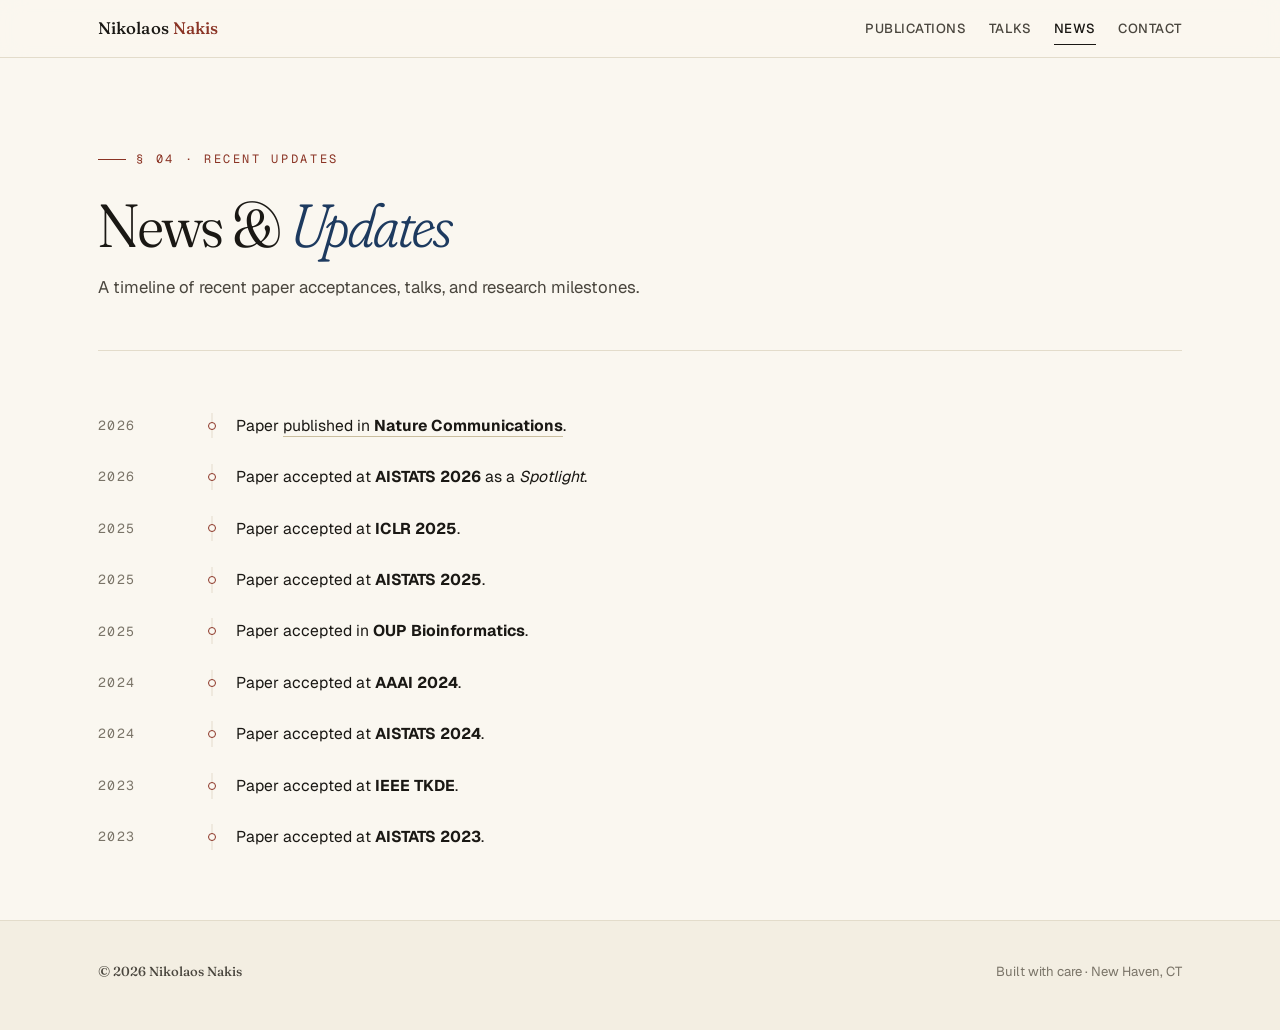
==== news/index.html @ 8c28fa92 "Add files via upload" ====
<!DOCTYPE html>
<html lang="en">
<head>
    <meta charset="UTF-8">
    <meta name="viewport" content="width=device-width, initial-scale=1.0">
    <title>News — Nikolaos Nakis</title>
    <meta name="description" content="Recent news and announcements from Nikolaos Nakis, including paper acceptances and research highlights.">
    <link rel="stylesheet" href="../style.css">
</head>
<body>

<!-- TOP BAR -->
<div class="topbar">
  <div class="topbar-inner">
    <a class="brand" href="../" aria-label="Home">Nikolaos <span>Nakis</span></a>
    <nav class="topnav" aria-label="Primary">
      <a href="../publications/">Publications</a>
      <a href="../talks/">Talks</a>
      <a href="../news/" aria-current="page">News</a>
      <a href="../contact/">Contact</a>
    </nav>
  </div>
</div>

<main class="shell">

  <section class="page-head">
    <p class="eyebrow">§ 04 · Recent updates</p>
    <h1>News &amp; <em>Updates</em></h1>
    <p class="lead">
      A timeline of recent paper acceptances, talks, and research milestones.
    </p>
  </section>

  <section>
    <div class="timeline">
      <div class="tl-item">
        <span class="tl-year">2026</span>
        <span class="tl-marker"></span>
        <span class="tl-text">Paper <a href="https://www.nature.com/articles/s41467-026-68896-1" target="_blank" rel="noopener" style="color:var(--ink); border-bottom:1px solid var(--rule-strong);">published in <strong>Nature Communications</strong></a>.</span>
      </div>
      <div class="tl-item">
        <span class="tl-year">2026</span>
        <span class="tl-marker"></span>
        <span class="tl-text">Paper accepted at <strong>AISTATS 2026</strong> as a <em>Spotlight</em>.</span>
      </div>
      <div class="tl-item">
        <span class="tl-year">2025</span>
        <span class="tl-marker"></span>
        <span class="tl-text">Paper accepted at <strong>ICLR 2025</strong>.</span>
      </div>
      <div class="tl-item">
        <span class="tl-year">2025</span>
        <span class="tl-marker"></span>
        <span class="tl-text">Paper accepted at <strong>AISTATS 2025</strong>.</span>
      </div>
      <div class="tl-item">
        <span class="tl-year">2025</span>
        <span class="tl-marker"></span>
        <span class="tl-text">Paper accepted in <strong>OUP Bioinformatics</strong>.</span>
      </div>
      <div class="tl-item">
        <span class="tl-year">2024</span>
        <span class="tl-marker"></span>
        <span class="tl-text">Paper accepted at <strong>AAAI 2024</strong>.</span>
      </div>
      <div class="tl-item">
        <span class="tl-year">2024</span>
        <span class="tl-marker"></span>
        <span class="tl-text">Paper accepted at <strong>AISTATS 2024</strong>.</span>
      </div>
      <div class="tl-item">
        <span class="tl-year">2023</span>
        <span class="tl-marker"></span>
        <span class="tl-text">Paper accepted at <strong>IEEE TKDE</strong>.</span>
      </div>
      <div class="tl-item">
        <span class="tl-year">2023</span>
        <span class="tl-marker"></span>
        <span class="tl-text">Paper accepted at <strong>AISTATS 2023</strong>.</span>
      </div>
    </div>
  </section>

</main>

<footer>
  <div class="footer-inner">
    <span class="footer-mark">© 2026 Nikolaos Nakis</span>
    <span>Built with care · New Haven, CT</span>
  </div>
</footer>

</body>
</html>
---- style.css ----
/* ============================================================
   Nikolaos Nakis — Personal Website
   Editorial / academic aesthetic
   ============================================================ */

@import url('https://fonts.googleapis.com/css2?family=Fraunces:opsz,wght,SOFT@9..144,300..800,30..100&family=Geist:wght@300;400;500;600&family=Geist+Mono:wght@400;500&display=swap');

/* ---------- Design tokens ---------- */
:root {
  /* Palette — warm paper + ink */
  --paper:        #faf7f0;
  --paper-2:      #f3eee2;
  --rule:         #e3dccb;
  --rule-strong:  #cabe9e;
  --ink:          #1a1814;
  --ink-2:        #4a463e;
  --ink-3:        #7a7468;
  --accent:       #1d3a5f;   /* deep ink blue */
  --accent-2:     #8a3324;   /* burnt sienna */
  --accent-soft:  #e7eaf0;

  /* Typography */
  --font-display: 'Fraunces', 'Iowan Old Style', 'Apple Garamond', Georgia, serif;
  --font-body:    'Geist', 'Helvetica Neue', system-ui, -apple-system, sans-serif;
  --font-mono:    'Geist Mono', 'JetBrains Mono', ui-monospace, monospace;

  /* Layout */
  --max-w:        1180px;
  --reading-w:    72ch;
  --gutter:       clamp(1.25rem, 4vw, 3rem);

  /* Motion */
  --ease:         cubic-bezier(.2, .8, .2, 1);
}

/* ---------- Reset ---------- */
*, *::before, *::after { box-sizing: border-box; }
html { scroll-behavior: smooth; scroll-padding-top: 80px; }
body {
  margin: 0;
  font-family: var(--font-body);
  font-weight: 400;
  font-size: 17px;
  line-height: 1.65;
  color: var(--ink);
  background: var(--paper);
  -webkit-font-smoothing: antialiased;
  -moz-osx-font-smoothing: grayscale;
  background-image:
    radial-gradient(1px 1px at 24% 18%, rgba(26,24,20,.08) 50%, transparent 51%),
    radial-gradient(1px 1px at 78% 62%, rgba(26,24,20,.06) 50%, transparent 51%),
    radial-gradient(1px 1px at 12% 84%, rgba(26,24,20,.05) 50%, transparent 51%),
    radial-gradient(1px 1px at 88% 14%, rgba(26,24,20,.05) 50%, transparent 51%);
  background-size: 100% 100%;
  background-attachment: fixed;
}
img { max-width: 100%; display: block; }
a { color: var(--accent); text-decoration: none; }
ul { padding: 0; list-style: none; margin: 0; }

/* ---------- Top bar ---------- */
.topbar {
  position: sticky;
  top: 0;
  z-index: 50;
  background: rgba(250, 247, 240, .82);
  backdrop-filter: saturate(140%) blur(12px);
  -webkit-backdrop-filter: saturate(140%) blur(12px);
  border-bottom: 1px solid var(--rule);
}
.topbar-inner {
  max-width: var(--max-w);
  margin: 0 auto;
  padding: .85rem var(--gutter);
  display: flex;
  align-items: center;
  justify-content: space-between;
  gap: 1.5rem;
}
.brand {
  font-family: var(--font-display);
  font-variation-settings: "opsz" 14, "SOFT" 30;
  font-weight: 500;
  font-size: 1.05rem;
  letter-spacing: .005em;
  color: var(--ink);
  white-space: nowrap;
}
.brand span { color: var(--accent-2); }
.topnav {
  display: flex;
  gap: 1.4rem;
  flex-wrap: wrap;
  justify-content: flex-end;
}
.topnav a {
  font-size: .82rem;
  font-weight: 500;
  letter-spacing: .04em;
  text-transform: uppercase;
  color: var(--ink-2);
  position: relative;
  padding: .25rem 0;
  transition: color .25s var(--ease);
}
.topnav a::after {
  content: "";
  position: absolute;
  left: 0; right: 100%;
  bottom: -2px;
  height: 1px;
  background: var(--accent-2);
  transition: right .35s var(--ease);
}
.topnav a:hover { color: var(--ink); }
.topnav a:hover::after { right: 0; }
.topnav a[aria-current="page"] {
  color: var(--ink);
}
.topnav a[aria-current="page"]::after {
  right: 0;
  background: var(--ink);
}

/* ---------- Layout ---------- */
.shell {
  max-width: var(--max-w);
  margin: 0 auto;
  padding: 0 var(--gutter);
}

/* ---------- Hero ---------- */
.hero {
  padding: clamp(3rem, 9vw, 6rem) 0 clamp(2rem, 6vw, 4rem);
  position: relative;
}
.eyebrow {
  font-family: var(--font-mono);
  font-size: .75rem;
  letter-spacing: .22em;
  text-transform: uppercase;
  color: var(--accent-2);
  display: inline-flex;
  align-items: center;
  gap: .65rem;
  margin-bottom: 1.5rem;
}
.eyebrow::before {
  content: "";
  width: 28px;
  height: 1px;
  background: var(--accent-2);
}
.hero h1 {
  font-family: var(--font-display);
  font-variation-settings: "opsz" 144, "SOFT" 50;
  font-weight: 350;
  font-size: clamp(2.6rem, 7vw, 5.2rem);
  line-height: 1.02;
  letter-spacing: -.02em;
  margin: 0 0 1.25rem;
  color: var(--ink);
}
.hero h1 em {
  font-style: italic;
  font-variation-settings: "opsz" 144, "SOFT" 100;
  font-weight: 300;
  color: var(--accent);
}
.hero-role {
  font-size: 1.15rem;
  color: var(--ink-2);
  margin: 0 0 2rem;
  max-width: 56ch;
}
.hero-role strong {
  color: var(--ink);
  font-weight: 500;
}

/* Hero figure — research visualisation */
.hero-figure {
  position: absolute;
  top: clamp(2rem, 4vw, 3rem);
  right: var(--gutter);
  width: clamp(280px, 28vw, 380px);
  display: flex;
  flex-direction: column;
  align-items: center;
  gap: .85rem;
  text-decoration: none;
  color: inherit;
  transition: transform .35s var(--ease), opacity .35s var(--ease);
}
.hero-figure img {
  width: 100%;
  height: auto;
  display: block;
  mix-blend-mode: multiply;
  filter: drop-shadow(0 8px 22px rgba(26,24,20,.08));
}
.hero-figure-caption {
  font-family: var(--font-mono);
  font-size: .68rem;
  letter-spacing: .08em;
  line-height: 1.55;
  color: var(--ink-3);
  text-align: center;
  max-width: 32ch;
  text-transform: none;
}
.hero-figure-caption .caption-label {
  display: inline-block;
  font-family: var(--font-display);
  font-style: italic;
  font-variation-settings: "opsz" 14;
  font-weight: 500;
  font-size: .82rem;
  color: var(--accent-2);
  margin-right: .35rem;
  vertical-align: baseline;
}
.hero-figure-caption em {
  font-style: italic;
  font-family: var(--font-body);
  color: var(--ink-2);
  font-size: .7rem;
}
.hero-figure:hover {
  transform: translateY(-2px);
}
.hero-figure:hover img {
  filter: drop-shadow(0 12px 28px rgba(26,24,20,.14));
}
@media (max-width: 980px) { .hero-figure { display: none; } }

/* ---------- Social row ---------- */
.socials {
  display: flex;
  gap: .65rem;
  flex-wrap: wrap;
  margin-top: 1.5rem;
}
.social-btn {
  display: inline-flex;
  align-items: center;
  gap: .55rem;
  padding: .55rem .9rem;
  border: 1px solid var(--rule-strong);
  border-radius: 999px;
  background: transparent;
  color: var(--ink-2);
  font-size: .82rem;
  font-weight: 500;
  letter-spacing: .01em;
  transition: all .25s var(--ease);
}
.social-btn svg { width: 16px; height: 16px; }
.social-btn:hover {
  background: var(--ink);
  color: var(--paper);
  border-color: var(--ink);
  transform: translateY(-1px);
}

/* ---------- About section ---------- */
.about {
  display: grid;
  grid-template-columns: 260px 1fr;
  gap: clamp(1.5rem, 5vw, 4rem);
  align-items: start;
  padding: clamp(2rem, 6vw, 4rem) 0;
  border-top: 1px solid var(--rule);
}
@media (max-width: 760px) {
  .about { grid-template-columns: 1fr; }
}
.portrait {
  position: relative;
  display: flex;
  flex-direction: column;
  align-items: center;
}
.portrait img {
  width: 260px;
  height: 260px;
  border-radius: 50%;
  object-fit: cover;
  object-position: center top;
  box-shadow:
    0 1px 0 rgba(255,255,255,.6) inset,
    0 6px 22px rgba(26,24,20,.18),
    0 0 0 6px var(--paper),
    0 0 0 7px var(--rule-strong);
}
.portrait-caption {
  font-family: var(--font-mono);
  font-size: .7rem;
  letter-spacing: .18em;
  text-transform: uppercase;
  color: var(--ink-3);
  margin-top: 1.5rem;
  text-align: center;
}
@media (max-width: 760px) {
  .portrait img { width: 220px; height: 220px; }
}

.bio p {
  margin: 0 0 1rem;
  color: var(--ink-2);
  font-size: 1.025rem;
  line-height: 1.75;
  max-width: var(--reading-w);
}
.bio p strong {
  color: var(--ink);
  font-weight: 600;
}
.bio-affiliations {
  margin-top: 1.75rem;
  padding-top: 1.5rem;
  border-top: 1px dashed var(--rule);
  display: grid;
  grid-template-columns: 1fr;
  gap: .65rem;
}
.affil-row {
  display: flex;
  align-items: baseline;
  gap: .9rem;
  font-size: .9rem;
}
.affil-when {
  font-family: var(--font-mono);
  font-size: .72rem;
  letter-spacing: .12em;
  color: var(--ink-3);
  white-space: nowrap;
  min-width: 100px;
}
.affil-where { color: var(--ink); }
.affil-where em { color: var(--ink-3); font-style: normal; }

/* ---------- Section headers ---------- */
.section {
  padding: clamp(2.5rem, 7vw, 5rem) 0;
  border-top: 1px solid var(--rule);
}
.section-head {
  display: flex;
  align-items: baseline;
  justify-content: space-between;
  gap: 2rem;
  margin-bottom: 2.5rem;
  flex-wrap: wrap;
}
.section-head h2 {
  font-family: var(--font-display);
  font-variation-settings: "opsz" 60, "SOFT" 50;
  font-weight: 400;
  font-size: clamp(1.85rem, 3.5vw, 2.6rem);
  letter-spacing: -.015em;
  margin: 0;
  color: var(--ink);
}
.section-num {
  font-family: var(--font-mono);
  font-size: .72rem;
  letter-spacing: .22em;
  text-transform: uppercase;
  color: var(--ink-3);
}

/* ---------- Selected publications (featured) ---------- */
.featured {
  display: grid;
  gap: 1.25rem;
}
.feat-card {
  position: relative;
  padding: 1.75rem 1.75rem 1.75rem 2.5rem;
  background: var(--paper-2);
  border: 1px solid var(--rule);
  border-radius: 4px;
  transition: all .35s var(--ease);
  overflow: hidden;
}
.feat-card::before {
  content: "";
  position: absolute;
  left: 0; top: 0; bottom: 0;
  width: 3px;
  background: var(--accent);
  transform: scaleY(.3);
  transform-origin: top;
  transition: transform .4s var(--ease);
}
.feat-card:hover {
  background: #fff;
  border-color: var(--rule-strong);
  transform: translateX(2px);
}
.feat-card:hover::before { transform: scaleY(1); }
.feat-tag {
  display: inline-flex;
  align-items: center;
  gap: .5rem;
  font-family: var(--font-mono);
  font-size: .68rem;
  letter-spacing: .14em;
  text-transform: uppercase;
  color: var(--accent-2);
  margin-bottom: .85rem;
}
.feat-tag .dot {
  width: 6px; height: 6px;
  border-radius: 50%;
  background: var(--accent-2);
}
.feat-title {
  font-family: var(--font-display);
  font-variation-settings: "opsz" 36, "SOFT" 50;
  font-weight: 450;
  font-size: clamp(1.2rem, 2vw, 1.45rem);
  line-height: 1.25;
  margin: 0 0 .65rem;
  color: var(--ink);
  letter-spacing: -.005em;
}
.feat-authors {
  font-size: .92rem;
  color: var(--ink-2);
  margin: 0 0 .35rem;
  line-height: 1.55;
}
.feat-authors b {
  font-weight: 600;
  color: var(--ink);
  border-bottom: 1px dotted var(--accent-2);
}
.feat-venue {
  font-size: .85rem;
  color: var(--ink-3);
  font-style: italic;
  margin: 0 0 1rem;
}
.feat-link {
  display: inline-flex;
  align-items: center;
  gap: .35rem;
  font-size: .85rem;
  font-weight: 500;
  color: var(--accent);
  letter-spacing: .01em;
}
.feat-link::after {
  content: "→";
  transition: transform .25s var(--ease);
}
.feat-link:hover::after { transform: translateX(4px); }

/* ---------- Full publications list ---------- */
.pub-group {
  margin-bottom: 2rem;
}
.pub-year {
  font-family: var(--font-mono);
  font-size: .8rem;
  letter-spacing: .2em;
  color: var(--ink-3);
  padding-bottom: .5rem;
  margin-bottom: 1rem;
  border-bottom: 1px solid var(--rule);
  display: flex;
  align-items: center;
  gap: .8rem;
}
.pub-year::after {
  content: "";
  flex: 1;
  height: 1px;
  background: var(--rule);
}
.pub-list { display: grid; gap: 1.4rem; }
.pub-item {
  display: grid;
  grid-template-columns: 60px 1fr;
  gap: 1.25rem;
  padding: .25rem 0;
}
@media (max-width: 600px) {
  .pub-item { grid-template-columns: 1fr; gap: .35rem; }
}
.pub-num {
  font-family: var(--font-mono);
  font-size: .75rem;
  color: var(--ink-3);
  letter-spacing: .08em;
  padding-top: .35rem;
}
.pub-body { min-width: 0; }
.pub-title {
  font-family: var(--font-display);
  font-variation-settings: "opsz" 24, "SOFT" 50;
  font-weight: 450;
  font-size: 1.08rem;
  line-height: 1.35;
  color: var(--ink);
  margin: 0 0 .35rem;
}
.pub-authors {
  font-size: .9rem;
  color: var(--ink-2);
  margin: 0 0 .25rem;
}
.pub-authors b { font-weight: 600; color: var(--ink); }
.pub-venue {
  font-size: .85rem;
  font-style: italic;
  color: var(--ink-3);
  margin: 0 0 .4rem;
}
.pub-actions {
  font-size: .8rem;
  display: inline-flex;
  gap: 1rem;
}
.pub-actions a {
  color: var(--accent);
  font-weight: 500;
  border-bottom: 1px solid transparent;
  transition: border-color .25s var(--ease);
}
.pub-actions a:hover { border-bottom-color: var(--accent); }

/* ---------- Awards / Talks (compact list) ---------- */
.compact-list { display: grid; gap: 1.4rem; }
.compact-item {
  display: grid;
  grid-template-columns: 140px 1fr;
  gap: 1.25rem;
  padding-bottom: 1.4rem;
  border-bottom: 1px dashed var(--rule);
}
.compact-item:last-child { border-bottom: none; }
@media (max-width: 600px) {
  .compact-item { grid-template-columns: 1fr; gap: .35rem; }
}
.compact-when {
  font-family: var(--font-mono);
  font-size: .75rem;
  letter-spacing: .12em;
  color: var(--ink-3);
  text-transform: uppercase;
  padding-top: .25rem;
}
.compact-title {
  font-family: var(--font-display);
  font-variation-settings: "opsz" 24, "SOFT" 50;
  font-weight: 500;
  font-size: 1.05rem;
  color: var(--ink);
  margin: 0 0 .35rem;
  line-height: 1.35;
}
.compact-meta {
  font-size: .9rem;
  color: var(--ink-2);
  margin: 0;
  font-style: italic;
}
.compact-where {
  font-size: .85rem;
  color: var(--ink-3);
  margin: .15rem 0 0;
}

/* ---------- News timeline ---------- */
.timeline {
  display: grid;
  gap: .9rem;
  position: relative;
}
.tl-item {
  display: grid;
  grid-template-columns: 90px 16px 1fr;
  align-items: center;
  gap: 1rem;
  padding: .35rem 0;
}
@media (max-width: 600px) {
  .tl-item { grid-template-columns: 60px 12px 1fr; }
}
.tl-year {
  font-family: var(--font-mono);
  font-size: .82rem;
  color: var(--ink-3);
  letter-spacing: .1em;
}
.tl-marker {
  position: relative;
  height: 100%;
  display: flex;
  align-items: center;
  justify-content: center;
}
.tl-marker::before {
  content: "";
  position: absolute;
  width: 1px;
  height: 100%;
  background: var(--rule);
  left: 50%;
  transform: translateX(-50%);
}
.tl-marker::after {
  content: "";
  position: relative;
  width: 8px; height: 8px;
  border-radius: 50%;
  background: var(--paper);
  border: 1.5px solid var(--accent-2);
  z-index: 1;
}
.tl-text {
  color: var(--ink);
  font-size: .98rem;
}

/* ---------- Contact ---------- */
.contact-block {
  display: grid;
  grid-template-columns: 1fr auto;
  gap: 2rem;
  align-items: end;
  padding: 1rem 0;
}
@media (max-width: 700px) {
  .contact-block { grid-template-columns: 1fr; }
}
.contact-lead {
  font-family: var(--font-display);
  font-variation-settings: "opsz" 60, "SOFT" 50;
  font-weight: 350;
  font-size: clamp(1.5rem, 3vw, 2.1rem);
  line-height: 1.2;
  color: var(--ink);
  max-width: 24ch;
  margin: 0;
}
.contact-lead em {
  font-style: italic;
  color: var(--accent);
}
.contact-list {
  display: grid;
  gap: .6rem;
  font-size: .95rem;
}
.contact-row {
  display: flex;
  align-items: center;
  gap: .6rem;
  color: var(--ink-2);
}
.contact-row .lbl {
  font-family: var(--font-mono);
  font-size: .7rem;
  letter-spacing: .18em;
  text-transform: uppercase;
  color: var(--ink-3);
  min-width: 60px;
}
.contact-row a {
  color: var(--ink);
  border-bottom: 1px solid var(--rule-strong);
  transition: border-color .25s var(--ease);
}
.contact-row a:hover { border-bottom-color: var(--accent); }

/* ---------- Footer ---------- */
footer {
  border-top: 1px solid var(--rule);
  margin-top: 4rem;
  padding: 2.5rem 0 3rem;
  background: var(--paper-2);
}
.footer-inner {
  max-width: var(--max-w);
  margin: 0 auto;
  padding: 0 var(--gutter);
  display: flex;
  justify-content: space-between;
  align-items: center;
  flex-wrap: wrap;
  gap: 1rem;
  font-size: .82rem;
  color: var(--ink-3);
}
.footer-mark {
  font-family: var(--font-display);
  font-variation-settings: "opsz" 14;
  font-weight: 500;
  color: var(--ink-2);
}

/* ---------- Subtle entrance animation ---------- */
@media (prefers-reduced-motion: no-preference) {
  .hero h1, .hero-role, .eyebrow, .socials, .constellation {
    animation: rise .9s var(--ease) both;
  }
  .eyebrow { animation-delay: .05s; }
  .hero h1 { animation-delay: .15s; }
  .hero-role { animation-delay: .35s; }
  .socials { animation-delay: .5s; }
  .constellation { animation: fadeIn 1.4s ease .3s both; }
}
@keyframes rise {
  from { opacity: 0; transform: translateY(14px); }
  to   { opacity: 1; transform: translateY(0); }
}
@keyframes fadeIn {
  from { opacity: 0; }
  to   { opacity: .55; }
}

/* ---------- Subpage header ---------- */
.page-head {
  padding: clamp(3rem, 8vw, 5rem) 0 clamp(2rem, 5vw, 3rem);
  position: relative;
  border-bottom: 1px solid var(--rule);
  margin-bottom: clamp(2rem, 5vw, 3.5rem);
}
.page-head h1 {
  font-family: var(--font-display);
  font-variation-settings: "opsz" 144, "SOFT" 50;
  font-weight: 350;
  font-size: clamp(2.2rem, 5.5vw, 3.8rem);
  line-height: 1.05;
  letter-spacing: -.02em;
  margin: 0 0 1rem;
  color: var(--ink);
}
.page-head h1 em {
  font-style: italic;
  font-variation-settings: "opsz" 144, "SOFT" 100;
  font-weight: 300;
  color: var(--accent);
}
.page-head .lead {
  font-size: 1.05rem;
  color: var(--ink-2);
  max-width: 60ch;
  margin: 0;
  line-height: 1.7;
}

/* In-page jump nav for subpages */
.subnav {
  display: flex;
  gap: 2rem;
  margin-top: 1.5rem;
  flex-wrap: wrap;
}
.subnav a {
  font-family: var(--font-mono);
  font-size: .75rem;
  letter-spacing: .14em;
  text-transform: uppercase;
  color: var(--ink-3);
  padding-bottom: .25rem;
  border-bottom: 1px solid transparent;
  transition: all .25s var(--ease);
}
.subnav a:hover {
  color: var(--ink);
  border-bottom-color: var(--accent-2);
}

/* "See all" CTA at end of selected section */
.see-all {
  display: inline-flex;
  align-items: center;
  gap: .5rem;
  margin-top: 2rem;
  font-family: var(--font-mono);
  font-size: .8rem;
  letter-spacing: .14em;
  text-transform: uppercase;
  color: var(--accent);
  padding-bottom: .25rem;
  border-bottom: 1px solid var(--accent);
  transition: all .3s var(--ease);
}
.see-all::after {
  content: "→";
  transition: transform .25s var(--ease);
}
.see-all:hover {
  color: var(--accent-2);
  border-bottom-color: var(--accent-2);
}
.see-all:hover::after { transform: translateX(4px); }

/* ---------- Selection ---------- */
::selection {
  background: var(--accent);
  color: var(--paper);
}
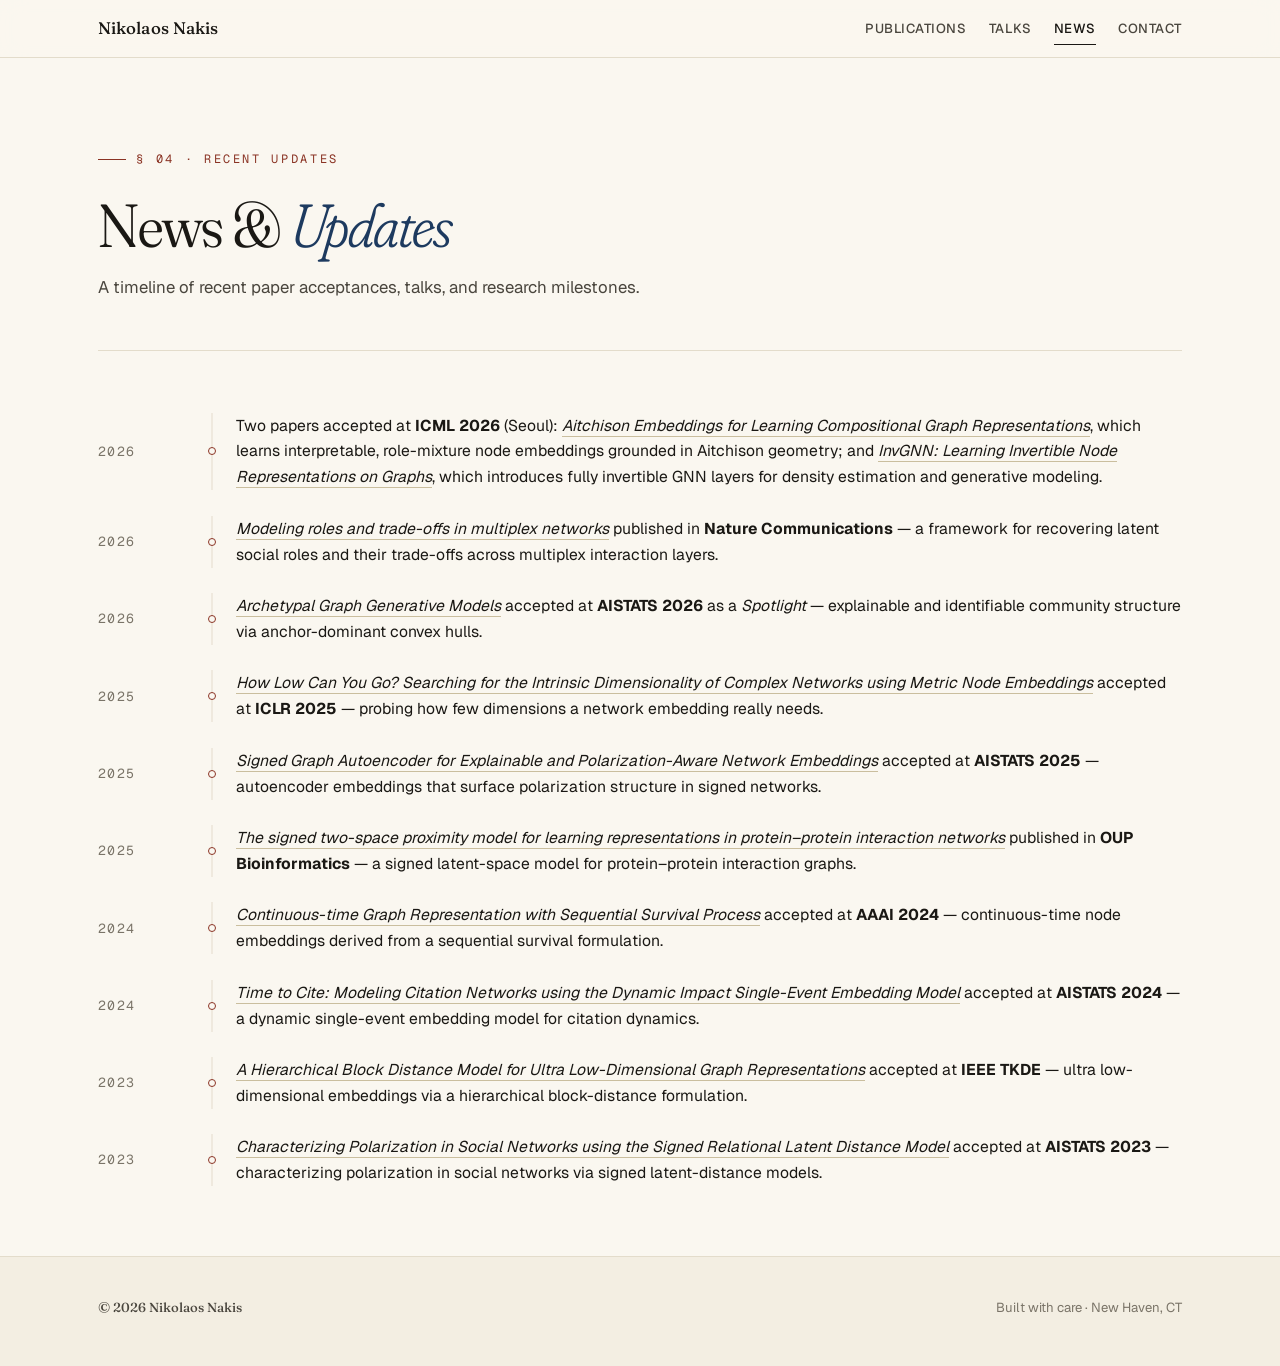
==== commit bf42b53a: "Add files via upload" ====
--- a/news/index.html
+++ b/news/index.html
@@ -8,7 +8,6 @@
     <link rel="stylesheet" href="../style.css">
 </head>
 <body>
-
 <!-- TOP BAR -->
 <div class="topbar">
   <div class="topbar-inner">
@@ -21,9 +20,7 @@
     </nav>
   </div>
 </div>
-
 <main class="shell">
-
   <section class="page-head">
     <p class="eyebrow">§ 04 · Recent updates</p>
     <h1>News &amp; <em>Updates</em></h1>
@@ -31,65 +28,108 @@
       A timeline of recent paper acceptances, talks, and research milestones.
     </p>
   </section>
-
   <section>
     <div class="timeline">
+
+      <!-- 2026 -->
       <div class="tl-item">
         <span class="tl-year">2026</span>
         <span class="tl-marker"></span>
-        <span class="tl-text">Paper <a href="https://www.nature.com/articles/s41467-026-68896-1" target="_blank" rel="noopener" style="color:var(--ink); border-bottom:1px solid var(--rule-strong);">published in <strong>Nature Communications</strong></a>.</span>
+        <span class="tl-text">
+          Two papers accepted at <strong>ICML 2026</strong> (Seoul):
+          <a href="https://arxiv.org/pdf/2605.00716" target="_blank" rel="noopener" style="color:var(--ink); border-bottom:1px solid var(--rule-strong);"><em>Aitchison Embeddings for Learning Compositional Graph Representations</em></a>,
+          which learns interpretable, role-mixture node embeddings grounded in Aitchison geometry; and
+          <a href="https://openreview.net/forum?id=okKDijCwRn" target="_blank" rel="noopener" style="color:var(--ink); border-bottom:1px solid var(--rule-strong);"><em>InvGNN: Learning Invertible Node Representations on Graphs</em></a>,
+          which introduces fully invertible GNN layers for density estimation and generative modeling.
+        </span>
       </div>
       <div class="tl-item">
         <span class="tl-year">2026</span>
         <span class="tl-marker"></span>
-        <span class="tl-text">Paper accepted at <strong>AISTATS 2026</strong> as a <em>Spotlight</em>.</span>
+        <span class="tl-text">
+          <a href="https://www.nature.com/articles/s41467-026-68896-1" target="_blank" rel="noopener" style="color:var(--ink); border-bottom:1px solid var(--rule-strong);"><em>Modeling roles and trade-offs in multiplex networks</em></a>
+          published in <strong>Nature Communications</strong> — a framework for recovering latent social roles and their trade-offs across multiplex interaction layers.
+        </span>
+      </div>
+      <div class="tl-item">
+        <span class="tl-year">2026</span>
+        <span class="tl-marker"></span>
+        <span class="tl-text">
+          <a href="https://arxiv.org/pdf/2602.21342" target="_blank" rel="noopener" style="color:var(--ink); border-bottom:1px solid var(--rule-strong);"><em>Archetypal Graph Generative Models</em></a>
+          accepted at <strong>AISTATS 2026</strong> as a <em>Spotlight</em> — explainable and identifiable community structure via anchor-dominant convex hulls.
+        </span>
+      </div>
+
+      <!-- 2025 -->
+      <div class="tl-item">
+        <span class="tl-year">2025</span>
+        <span class="tl-marker"></span>
+        <span class="tl-text">
+          <a href="https://openreview.net/pdf?id=V71ITh2w40" target="_blank" rel="noopener" style="color:var(--ink); border-bottom:1px solid var(--rule-strong);"><em>How Low Can You Go? Searching for the Intrinsic Dimensionality of Complex Networks using Metric Node Embeddings</em></a>
+          accepted at <strong>ICLR 2025</strong> — probing how few dimensions a network embedding really needs.
+        </span>
       </div>
       <div class="tl-item">
         <span class="tl-year">2025</span>
         <span class="tl-marker"></span>
-        <span class="tl-text">Paper accepted at <strong>ICLR 2025</strong>.</span>
+        <span class="tl-text">
+          <a href="https://openreview.net/attachment?id=sNiBbGKDDB&name=pdf" target="_blank" rel="noopener" style="color:var(--ink); border-bottom:1px solid var(--rule-strong);"><em>Signed Graph Autoencoder for Explainable and Polarization-Aware Network Embeddings</em></a>
+          accepted at <strong>AISTATS 2025</strong> — autoencoder embeddings that surface polarization structure in signed networks.
+        </span>
       </div>
       <div class="tl-item">
         <span class="tl-year">2025</span>
         <span class="tl-marker"></span>
-        <span class="tl-text">Paper accepted at <strong>AISTATS 2025</strong>.</span>
+        <span class="tl-text">
+          <a href="https://academic.oup.com/bioinformatics/article/41/6/btaf204/8118643" target="_blank" rel="noopener" style="color:var(--ink); border-bottom:1px solid var(--rule-strong);"><em>The signed two-space proximity model for learning representations in protein–protein interaction networks</em></a>
+          published in <strong>OUP Bioinformatics</strong> — a signed latent-space model for protein–protein interaction graphs.
+        </span>
       </div>
+
+      <!-- 2024 -->
       <div class="tl-item">
-        <span class="tl-year">2025</span>
+        <span class="tl-year">2024</span>
         <span class="tl-marker"></span>
-        <span class="tl-text">Paper accepted in <strong>OUP Bioinformatics</strong>.</span>
+        <span class="tl-text">
+          <a href="https://dl.acm.org/doi/10.1609/aaai.v38i10.28995" target="_blank" rel="noopener" style="color:var(--ink); border-bottom:1px solid var(--rule-strong);"><em>Continuous-time Graph Representation with Sequential Survival Process</em></a>
+          accepted at <strong>AAAI 2024</strong> — continuous-time node embeddings derived from a sequential survival formulation.
+        </span>
       </div>
       <div class="tl-item">
         <span class="tl-year">2024</span>
         <span class="tl-marker"></span>
-        <span class="tl-text">Paper accepted at <strong>AAAI 2024</strong>.</span>
+        <span class="tl-text">
+          <a href="https://arxiv.org/pdf/2403.00032" target="_blank" rel="noopener" style="color:var(--ink); border-bottom:1px solid var(--rule-strong);"><em>Time to Cite: Modeling Citation Networks using the Dynamic Impact Single-Event Embedding Model</em></a>
+          accepted at <strong>AISTATS 2024</strong> — a dynamic single-event embedding model for citation dynamics.
+        </span>
       </div>
+
+      <!-- 2023 -->
       <div class="tl-item">
-        <span class="tl-year">2024</span>
+        <span class="tl-year">2023</span>
         <span class="tl-marker"></span>
-        <span class="tl-text">Paper accepted at <strong>AISTATS 2024</strong>.</span>
+        <span class="tl-text">
+          <a href="https://arxiv.org/abs/2204.05885" target="_blank" rel="noopener" style="color:var(--ink); border-bottom:1px solid var(--rule-strong);"><em>A Hierarchical Block Distance Model for Ultra Low-Dimensional Graph Representations</em></a>
+          accepted at <strong>IEEE TKDE</strong> — ultra low-dimensional embeddings via a hierarchical block-distance formulation.
+        </span>
       </div>
       <div class="tl-item">
         <span class="tl-year">2023</span>
         <span class="tl-marker"></span>
-        <span class="tl-text">Paper accepted at <strong>IEEE TKDE</strong>.</span>
+        <span class="tl-text">
+          <a href="https://proceedings.mlr.press/v206/nakis23a.html" target="_blank" rel="noopener" style="color:var(--ink); border-bottom:1px solid var(--rule-strong);"><em>Characterizing Polarization in Social Networks using the Signed Relational Latent Distance Model</em></a>
+          accepted at <strong>AISTATS 2023</strong> — characterizing polarization in social networks via signed latent-distance models.
+        </span>
       </div>
-      <div class="tl-item">
-        <span class="tl-year">2023</span>
-        <span class="tl-marker"></span>
-        <span class="tl-text">Paper accepted at <strong>AISTATS 2023</strong>.</span>
-      </div>
+
     </div>
   </section>
-
 </main>
-
 <footer>
   <div class="footer-inner">
     <span class="footer-mark">© 2026 Nikolaos Nakis</span>
     <span>Built with care · New Haven, CT</span>
   </div>
 </footer>
-
 </body>
 </html>
--- a/style.css
+++ b/style.css
@@ -86,7 +86,7 @@
   color: var(--ink);
   white-space: nowrap;
 }
-.brand span { color: var(--accent-2); }
+.brand span { color: var(--ink); }
 .topnav {
   display: flex;
   gap: 1.4rem;
@@ -133,6 +133,7 @@
 .hero {
   padding: clamp(3rem, 9vw, 6rem) 0 clamp(2rem, 6vw, 4rem);
   position: relative;
+  min-height: 520px;
 }
 .eyebrow {
   font-family: var(--font-mono);
@@ -162,10 +163,9 @@
   color: var(--ink);
 }
 .hero h1 em {
-  font-style: italic;
-  font-variation-settings: "opsz" 144, "SOFT" 100;
-  font-weight: 300;
-  color: var(--accent);
+  font-style: inherit;
+  font-weight: inherit;
+  color: inherit;
 }
 .hero-role {
   font-size: 1.15rem;
@@ -187,10 +187,11 @@
   display: flex;
   flex-direction: column;
   align-items: center;
-  gap: .85rem;
+  gap: .25rem;
   text-decoration: none;
   color: inherit;
   transition: transform .35s var(--ease), opacity .35s var(--ease);
+  margin-bottom: 2.5rem;
 }
 .hero-figure img {
   width: 100%;
@@ -208,6 +209,7 @@
   text-align: center;
   max-width: 32ch;
   text-transform: none;
+  margin-top: -2.5rem;
 }
 .hero-figure-caption .caption-label {
   display: inline-block;
@@ -232,7 +234,10 @@
 .hero-figure:hover img {
   filter: drop-shadow(0 12px 28px rgba(26,24,20,.14));
 }
-@media (max-width: 980px) { .hero-figure { display: none; } }
+@media (max-width: 1080px) {
+  .hero-figure { display: none; }
+  .hero { min-height: auto; }
+}
 
 /* ---------- Social row ---------- */
 .socials {
@@ -286,7 +291,7 @@
   height: 260px;
   border-radius: 50%;
   object-fit: cover;
-  object-position: center top;
+  object-position: center 32%;
   box-shadow:
     0 1px 0 rgba(255,255,255,.6) inset,
     0 6px 22px rgba(26,24,20,.18),
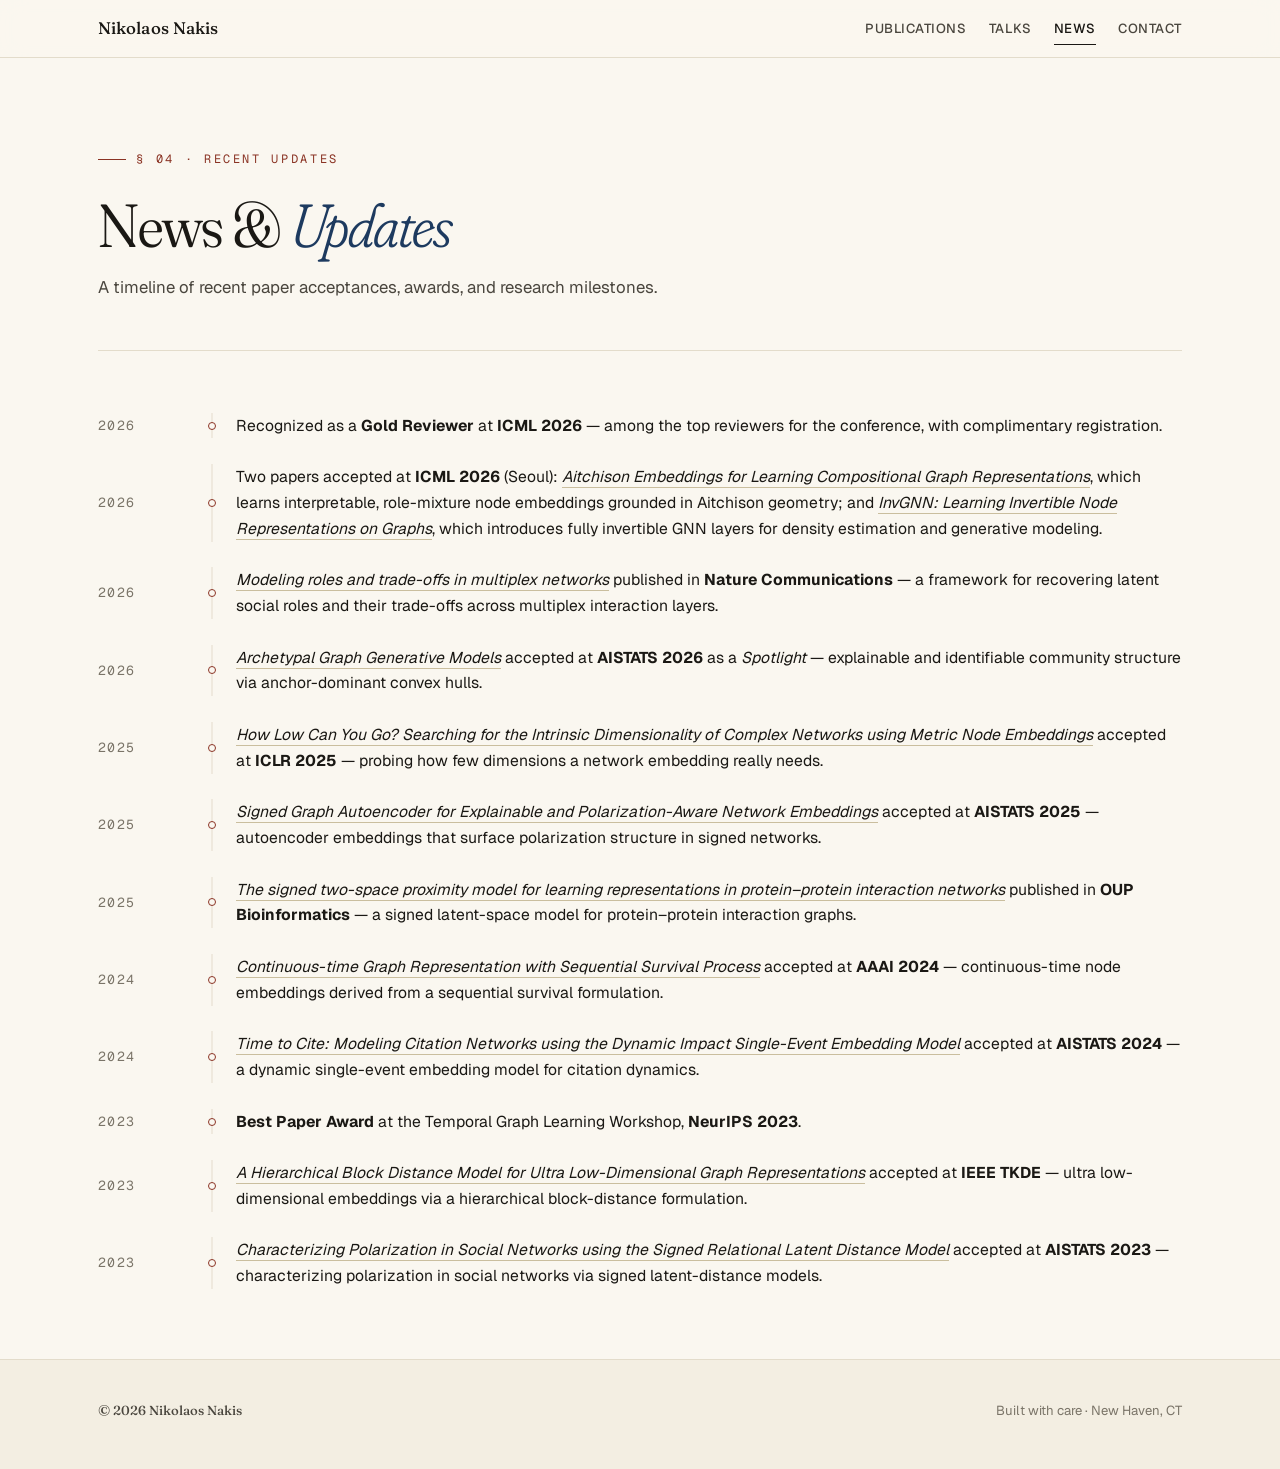
==== commit f8544852: "Add files via upload" ====
--- a/news/index.html
+++ b/news/index.html
@@ -25,13 +25,20 @@
     <p class="eyebrow">§ 04 · Recent updates</p>
     <h1>News &amp; <em>Updates</em></h1>
     <p class="lead">
-      A timeline of recent paper acceptances, talks, and research milestones.
+      A timeline of recent paper acceptances, awards, and research milestones.
     </p>
   </section>
   <section>
     <div class="timeline">
 
       <!-- 2026 -->
+      <div class="tl-item">
+        <span class="tl-year">2026</span>
+        <span class="tl-marker"></span>
+        <span class="tl-text">
+          Recognized as a <strong>Gold Reviewer</strong> at <strong>ICML 2026</strong> — among the top reviewers for the conference, with complimentary registration.
+        </span>
+      </div>
       <div class="tl-item">
         <span class="tl-year">2026</span>
         <span class="tl-marker"></span>
@@ -109,6 +116,13 @@
         <span class="tl-year">2023</span>
         <span class="tl-marker"></span>
         <span class="tl-text">
+          <strong>Best Paper Award</strong> at the Temporal Graph Learning Workshop, <strong>NeurIPS 2023</strong>.
+        </span>
+      </div>
+      <div class="tl-item">
+        <span class="tl-year">2023</span>
+        <span class="tl-marker"></span>
+        <span class="tl-text">
           <a href="https://arxiv.org/abs/2204.05885" target="_blank" rel="noopener" style="color:var(--ink); border-bottom:1px solid var(--rule-strong);"><em>A Hierarchical Block Distance Model for Ultra Low-Dimensional Graph Representations</em></a>
           accepted at <strong>IEEE TKDE</strong> — ultra low-dimensional embeddings via a hierarchical block-distance formulation.
         </span>
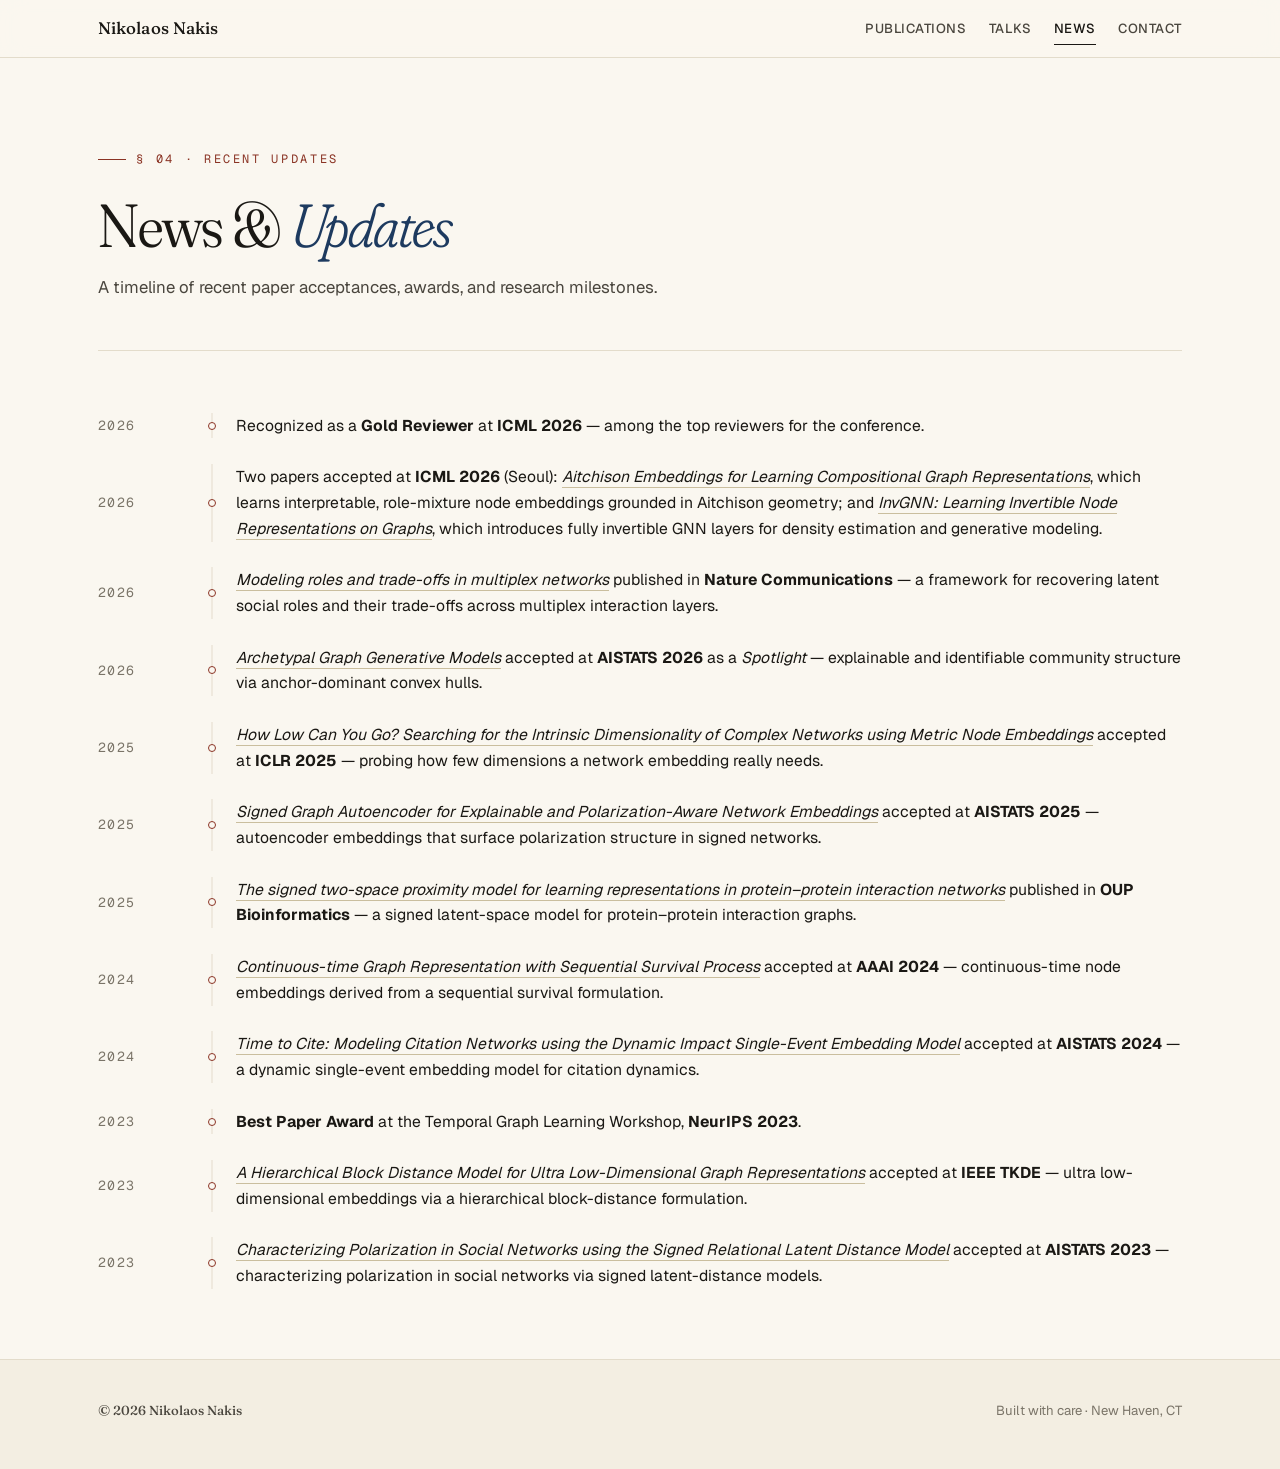
==== commit 21065066: "Update Gold Reviewer recognition text Removed mention of complimentary registration from the Gold Re" ====
--- a/news/index.html
+++ b/news/index.html
@@ -36,7 +36,7 @@
         <span class="tl-year">2026</span>
         <span class="tl-marker"></span>
         <span class="tl-text">
-          Recognized as a <strong>Gold Reviewer</strong> at <strong>ICML 2026</strong> — among the top reviewers for the conference, with complimentary registration.
+          Recognized as a <strong>Gold Reviewer</strong> at <strong>ICML 2026</strong> — among the top reviewers for the conference.
         </span>
       </div>
       <div class="tl-item">
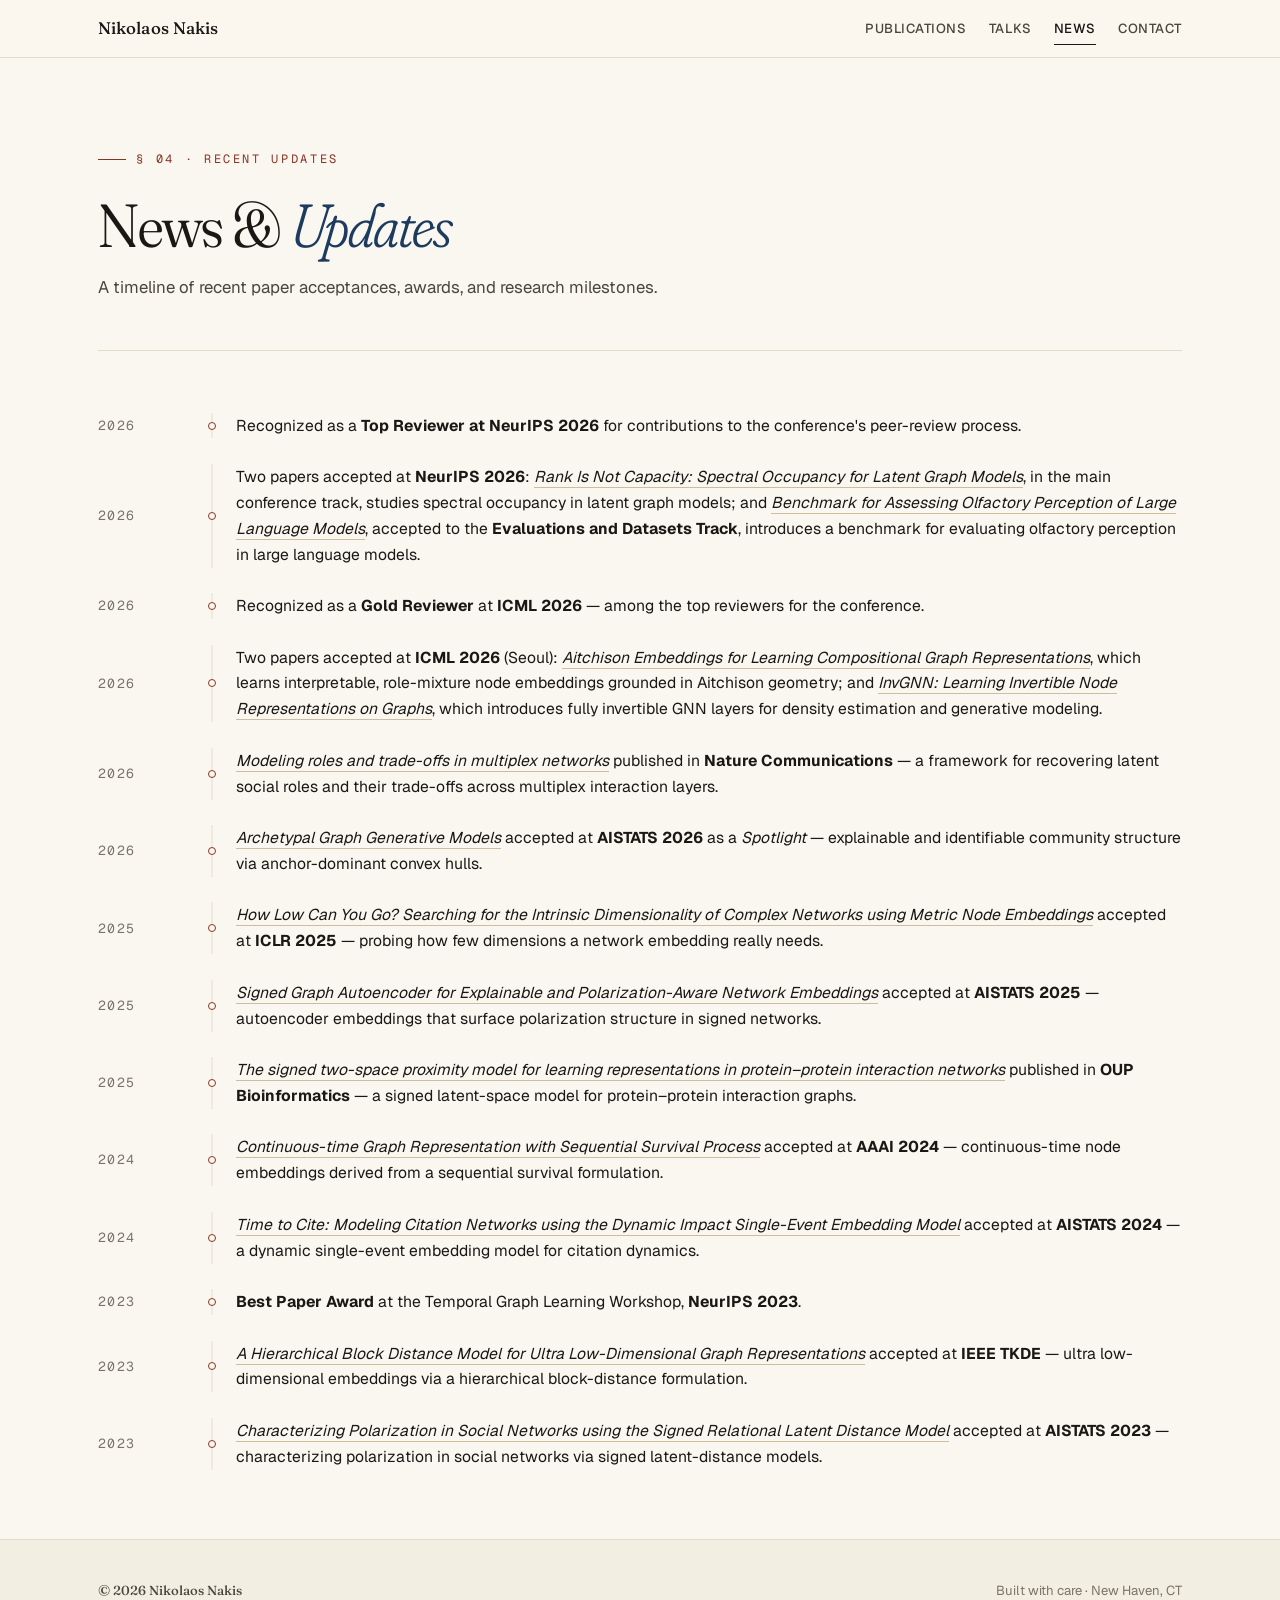
==== commit 2552ba47: "Update meta description and add reviewer recognition Updated the description meta tag to include rev" ====
--- a/news/index.html
+++ b/news/index.html
@@ -4,7 +4,7 @@
     <meta charset="UTF-8">
     <meta name="viewport" content="width=device-width, initial-scale=1.0">
     <title>News — Nikolaos Nakis</title>
-    <meta name="description" content="Recent news and announcements from Nikolaos Nakis, including paper acceptances and research highlights.">
+    <meta name="description" content="Recent news and announcements from Nikolaos Nakis, including paper acceptances, reviewer recognition, and research highlights.">
     <link rel="stylesheet" href="../style.css">
 </head>
 <body>
@@ -20,6 +20,7 @@
     </nav>
   </div>
 </div>
+
 <main class="shell">
   <section class="page-head">
     <p class="eyebrow">§ 04 · Recent updates</p>
@@ -28,10 +29,38 @@
       A timeline of recent paper acceptances, awards, and research milestones.
     </p>
   </section>
+
   <section>
     <div class="timeline">
 
       <!-- 2026 -->
+
+      <div class="tl-item">
+        <span class="tl-year">2026</span>
+        <span class="tl-marker"></span>
+        <span class="tl-text">
+          Recognized as a <strong>Top Reviewer at NeurIPS 2026</strong>
+          for contributions to the conference's peer-review process.
+        </span>
+      </div>
+
+      <div class="tl-item">
+        <span class="tl-year">2026</span>
+        <span class="tl-marker"></span>
+        <span class="tl-text">
+          Two papers accepted at <strong>NeurIPS 2026</strong>:
+          <a href="https://arxiv.org/pdf/2605.11142"
+             target="_blank" rel="noopener"
+             style="color:var(--ink); border-bottom:1px solid var(--rule-strong);"><em>Rank Is Not Capacity: Spectral Occupancy for Latent Graph Models</em></a>,
+          in the main conference track, studies spectral occupancy in latent graph models; and
+          <a href="https://arxiv.org/pdf/2604.00002"
+             target="_blank" rel="noopener"
+             style="color:var(--ink); border-bottom:1px solid var(--rule-strong);"><em>Benchmark for Assessing Olfactory Perception of Large Language Models</em></a>,
+          accepted to the <strong>Evaluations and Datasets Track</strong>,
+          introduces a benchmark for evaluating olfactory perception in large language models.
+        </span>
+      </div>
+
       <div class="tl-item">
         <span class="tl-year">2026</span>
         <span class="tl-marker"></span>
@@ -39,79 +68,106 @@
           Recognized as a <strong>Gold Reviewer</strong> at <strong>ICML 2026</strong> — among the top reviewers for the conference.
         </span>
       </div>
+
       <div class="tl-item">
         <span class="tl-year">2026</span>
         <span class="tl-marker"></span>
         <span class="tl-text">
           Two papers accepted at <strong>ICML 2026</strong> (Seoul):
-          <a href="https://arxiv.org/pdf/2605.00716" target="_blank" rel="noopener" style="color:var(--ink); border-bottom:1px solid var(--rule-strong);"><em>Aitchison Embeddings for Learning Compositional Graph Representations</em></a>,
+          <a href="https://arxiv.org/pdf/2605.00716"
+             target="_blank" rel="noopener"
+             style="color:var(--ink); border-bottom:1px solid var(--rule-strong);"><em>Aitchison Embeddings for Learning Compositional Graph Representations</em></a>,
           which learns interpretable, role-mixture node embeddings grounded in Aitchison geometry; and
-          <a href="https://openreview.net/forum?id=okKDijCwRn" target="_blank" rel="noopener" style="color:var(--ink); border-bottom:1px solid var(--rule-strong);"><em>InvGNN: Learning Invertible Node Representations on Graphs</em></a>,
+          <a href="https://openreview.net/forum?id=okKDijCwRn"
+             target="_blank" rel="noopener"
+             style="color:var(--ink); border-bottom:1px solid var(--rule-strong);"><em>InvGNN: Learning Invertible Node Representations on Graphs</em></a>,
           which introduces fully invertible GNN layers for density estimation and generative modeling.
         </span>
       </div>
-      <div class="tl-item">
-        <span class="tl-year">2026</span>
-        <span class="tl-marker"></span>
-        <span class="tl-text">
-          <a href="https://www.nature.com/articles/s41467-026-68896-1" target="_blank" rel="noopener" style="color:var(--ink); border-bottom:1px solid var(--rule-strong);"><em>Modeling roles and trade-offs in multiplex networks</em></a>
+
+      <div class="tl-item">
+        <span class="tl-year">2026</span>
+        <span class="tl-marker"></span>
+        <span class="tl-text">
+          <a href="https://www.nature.com/articles/s41467-026-68896-1"
+             target="_blank" rel="noopener"
+             style="color:var(--ink); border-bottom:1px solid var(--rule-strong);"><em>Modeling roles and trade-offs in multiplex networks</em></a>
           published in <strong>Nature Communications</strong> — a framework for recovering latent social roles and their trade-offs across multiplex interaction layers.
         </span>
       </div>
-      <div class="tl-item">
-        <span class="tl-year">2026</span>
-        <span class="tl-marker"></span>
-        <span class="tl-text">
-          <a href="https://arxiv.org/pdf/2602.21342" target="_blank" rel="noopener" style="color:var(--ink); border-bottom:1px solid var(--rule-strong);"><em>Archetypal Graph Generative Models</em></a>
+
+      <div class="tl-item">
+        <span class="tl-year">2026</span>
+        <span class="tl-marker"></span>
+        <span class="tl-text">
+          <a href="https://arxiv.org/pdf/2602.21342"
+             target="_blank" rel="noopener"
+             style="color:var(--ink); border-bottom:1px solid var(--rule-strong);"><em>Archetypal Graph Generative Models</em></a>
           accepted at <strong>AISTATS 2026</strong> as a <em>Spotlight</em> — explainable and identifiable community structure via anchor-dominant convex hulls.
         </span>
       </div>
 
       <!-- 2025 -->
+
       <div class="tl-item">
         <span class="tl-year">2025</span>
         <span class="tl-marker"></span>
         <span class="tl-text">
-          <a href="https://openreview.net/pdf?id=V71ITh2w40" target="_blank" rel="noopener" style="color:var(--ink); border-bottom:1px solid var(--rule-strong);"><em>How Low Can You Go? Searching for the Intrinsic Dimensionality of Complex Networks using Metric Node Embeddings</em></a>
+          <a href="https://openreview.net/pdf?id=V71ITh2w40"
+             target="_blank" rel="noopener"
+             style="color:var(--ink); border-bottom:1px solid var(--rule-strong);"><em>How Low Can You Go? Searching for the Intrinsic Dimensionality of Complex Networks using Metric Node Embeddings</em></a>
           accepted at <strong>ICLR 2025</strong> — probing how few dimensions a network embedding really needs.
         </span>
       </div>
+
       <div class="tl-item">
         <span class="tl-year">2025</span>
         <span class="tl-marker"></span>
         <span class="tl-text">
-          <a href="https://openreview.net/attachment?id=sNiBbGKDDB&name=pdf" target="_blank" rel="noopener" style="color:var(--ink); border-bottom:1px solid var(--rule-strong);"><em>Signed Graph Autoencoder for Explainable and Polarization-Aware Network Embeddings</em></a>
+          <a href="https://openreview.net/attachment?id=sNiBbGKDDB&name=pdf"
+             target="_blank" rel="noopener"
+             style="color:var(--ink); border-bottom:1px solid var(--rule-strong);"><em>Signed Graph Autoencoder for Explainable and Polarization-Aware Network Embeddings</em></a>
           accepted at <strong>AISTATS 2025</strong> — autoencoder embeddings that surface polarization structure in signed networks.
         </span>
       </div>
+
       <div class="tl-item">
         <span class="tl-year">2025</span>
         <span class="tl-marker"></span>
         <span class="tl-text">
-          <a href="https://academic.oup.com/bioinformatics/article/41/6/btaf204/8118643" target="_blank" rel="noopener" style="color:var(--ink); border-bottom:1px solid var(--rule-strong);"><em>The signed two-space proximity model for learning representations in protein–protein interaction networks</em></a>
+          <a href="https://academic.oup.com/bioinformatics/article/41/6/btaf204/8118643"
+             target="_blank" rel="noopener"
+             style="color:var(--ink); border-bottom:1px solid var(--rule-strong);"><em>The signed two-space proximity model for learning representations in protein–protein interaction networks</em></a>
           published in <strong>OUP Bioinformatics</strong> — a signed latent-space model for protein–protein interaction graphs.
         </span>
       </div>
 
       <!-- 2024 -->
+
       <div class="tl-item">
         <span class="tl-year">2024</span>
         <span class="tl-marker"></span>
         <span class="tl-text">
-          <a href="https://dl.acm.org/doi/10.1609/aaai.v38i10.28995" target="_blank" rel="noopener" style="color:var(--ink); border-bottom:1px solid var(--rule-strong);"><em>Continuous-time Graph Representation with Sequential Survival Process</em></a>
+          <a href="https://dl.acm.org/doi/10.1609/aaai.v38i10.28995"
+             target="_blank" rel="noopener"
+             style="color:var(--ink); border-bottom:1px solid var(--rule-strong);"><em>Continuous-time Graph Representation with Sequential Survival Process</em></a>
           accepted at <strong>AAAI 2024</strong> — continuous-time node embeddings derived from a sequential survival formulation.
         </span>
       </div>
+
       <div class="tl-item">
         <span class="tl-year">2024</span>
         <span class="tl-marker"></span>
         <span class="tl-text">
-          <a href="https://arxiv.org/pdf/2403.00032" target="_blank" rel="noopener" style="color:var(--ink); border-bottom:1px solid var(--rule-strong);"><em>Time to Cite: Modeling Citation Networks using the Dynamic Impact Single-Event Embedding Model</em></a>
+          <a href="https://arxiv.org/pdf/2403.00032"
+             target="_blank" rel="noopener"
+             style="color:var(--ink); border-bottom:1px solid var(--rule-strong);"><em>Time to Cite: Modeling Citation Networks using the Dynamic Impact Single-Event Embedding Model</em></a>
           accepted at <strong>AISTATS 2024</strong> — a dynamic single-event embedding model for citation dynamics.
         </span>
       </div>
 
       <!-- 2023 -->
+
       <div class="tl-item">
         <span class="tl-year">2023</span>
         <span class="tl-marker"></span>
@@ -119,19 +175,25 @@
           <strong>Best Paper Award</strong> at the Temporal Graph Learning Workshop, <strong>NeurIPS 2023</strong>.
         </span>
       </div>
+
       <div class="tl-item">
         <span class="tl-year">2023</span>
         <span class="tl-marker"></span>
         <span class="tl-text">
-          <a href="https://arxiv.org/abs/2204.05885" target="_blank" rel="noopener" style="color:var(--ink); border-bottom:1px solid var(--rule-strong);"><em>A Hierarchical Block Distance Model for Ultra Low-Dimensional Graph Representations</em></a>
+          <a href="https://arxiv.org/abs/2204.05885"
+             target="_blank" rel="noopener"
+             style="color:var(--ink); border-bottom:1px solid var(--rule-strong);"><em>A Hierarchical Block Distance Model for Ultra Low-Dimensional Graph Representations</em></a>
           accepted at <strong>IEEE TKDE</strong> — ultra low-dimensional embeddings via a hierarchical block-distance formulation.
         </span>
       </div>
+
       <div class="tl-item">
         <span class="tl-year">2023</span>
         <span class="tl-marker"></span>
         <span class="tl-text">
-          <a href="https://proceedings.mlr.press/v206/nakis23a.html" target="_blank" rel="noopener" style="color:var(--ink); border-bottom:1px solid var(--rule-strong);"><em>Characterizing Polarization in Social Networks using the Signed Relational Latent Distance Model</em></a>
+          <a href="https://proceedings.mlr.press/v206/nakis23a.html"
+             target="_blank" rel="noopener"
+             style="color:var(--ink); border-bottom:1px solid var(--rule-strong);"><em>Characterizing Polarization in Social Networks using the Signed Relational Latent Distance Model</em></a>
           accepted at <strong>AISTATS 2023</strong> — characterizing polarization in social networks via signed latent-distance models.
         </span>
       </div>
@@ -139,6 +201,7 @@
     </div>
   </section>
 </main>
+
 <footer>
   <div class="footer-inner">
     <span class="footer-mark">© 2026 Nikolaos Nakis</span>
